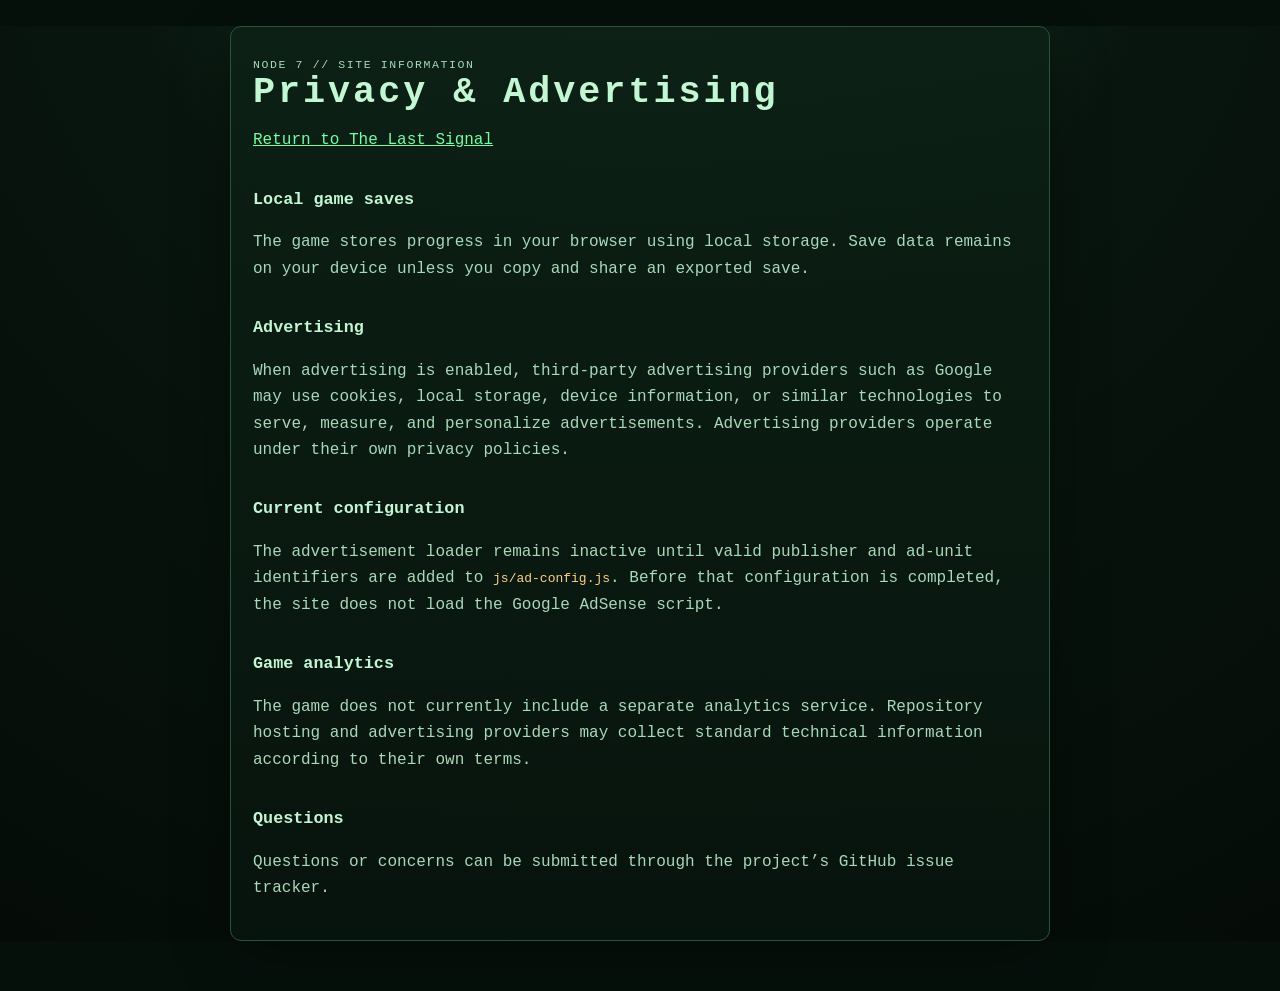
==== privacy.html @ 67f3cd29 "Add privacy and advertising disclosure" ====
<!doctype html>
<html lang="en">
<head>
  <meta charset="UTF-8">
  <meta name="viewport" content="width=device-width,initial-scale=1">
  <meta name="description" content="Privacy and advertising information for The Last Signal.">
  <meta name="theme-color" content="#07110d">
  <title>Privacy & Advertising — The Last Signal</title>
  <link rel="stylesheet" href="./styles/main.css?v=3">
  <style>
    .legal{max-width:820px;margin:26px auto;padding:22px;line-height:1.65}.legal h1{font-size:clamp(1.5rem,4vw,2.3rem);letter-spacing:.08em}.legal h2{margin-top:2rem;font-size:1.05rem}.legal a{color:var(--accent)}.legal p,.legal li{color:#a8d9b8}.legal code{color:var(--amber)}
  </style>
</head>
<body>
  <main class="app">
    <article class="panel legal">
      <p class="eyebrow">NODE 7 // SITE INFORMATION</p>
      <h1>Privacy & Advertising</h1>
      <p><a href="./">Return to The Last Signal</a></p>

      <h2>Local game saves</h2>
      <p>The game stores progress in your browser using local storage. Save data remains on your device unless you copy and share an exported save.</p>

      <h2>Advertising</h2>
      <p>When advertising is enabled, third-party advertising providers such as Google may use cookies, local storage, device information, or similar technologies to serve, measure, and personalize advertisements. Advertising providers operate under their own privacy policies.</p>

      <h2>Current configuration</h2>
      <p>The advertisement loader remains inactive until valid publisher and ad-unit identifiers are added to <code>js/ad-config.js</code>. Before that configuration is completed, the site does not load the Google AdSense script.</p>

      <h2>Game analytics</h2>
      <p>The game does not currently include a separate analytics service. Repository hosting and advertising providers may collect standard technical information according to their own terms.</p>

      <h2>Questions</h2>
      <p>Questions or concerns can be submitted through the project’s GitHub issue tracker.</p>
    </article>
  </main>
</body>
</html>
---- styles/main.css ----
:root{color-scheme:dark;--bg:#06100b;--panel:#0a1b12;--panel2:#0d2418;--line:#28543c;--text:#c2f7d3;--muted:#78a889;--accent:#70ffa4;--amber:#ffd27b;--danger:#ff8e8e;--shadow:0 18px 60px rgba(0,0,0,.32)}*{box-sizing:border-box}html{background:var(--bg)}body{margin:0;min-height:100vh;background:radial-gradient(circle at 50% -20%,#173d28 0,#08150e 42%,#050c08 100%);color:var(--text);font-family:ui-monospace,SFMono-Regular,Menlo,Monaco,Consolas,"Liberation Mono",monospace}.app{width:min(1180px,calc(100% - 28px));margin:22px auto 50px}.topbar{display:flex;justify-content:space-between;align-items:end;gap:24px;padding:8px 2px 17px;border-bottom:1px solid var(--line)}h1{margin:0;font-size:clamp(1.65rem,4vw,3rem);letter-spacing:.15em;line-height:1}.eyebrow,.subtitle{color:var(--muted);margin:.4rem 0 0}.eyebrow{font-size:.72rem;letter-spacing:.14em}.save-tools{display:flex;gap:8px;flex-wrap:wrap}.stats{display:grid;grid-template-columns:repeat(9,minmax(0,1fr));gap:8px;margin:14px 0}.stat{min-width:0;padding:10px 11px;background:rgba(10,27,18,.92);border:1px solid var(--line);border-radius:8px}.stat span{display:block;font-size:.68rem;color:var(--muted);text-transform:uppercase}.stat strong{display:block;margin-top:2px;font-size:1.05rem;white-space:nowrap;overflow:hidden;text-overflow:ellipsis}.workspace{display:grid;grid-template-columns:minmax(0,1.5fr) minmax(330px,.85fr);gap:14px}.panel{background:linear-gradient(180deg,rgba(12,32,21,.96),rgba(7,20,13,.96));border:1px solid var(--line);border-radius:11px;box-shadow:var(--shadow)}.main-panel{padding:18px}.scene{margin:0;min-height:390px;white-space:pre-wrap;overflow:auto;line-height:1.35;font-size:clamp(.78rem,1.45vw,1rem);color:#d8ffe4}.actions{display:flex;flex-wrap:wrap;gap:9px;border-top:1px dashed var(--line);padding-top:14px;margin-top:14px}.side-panel{overflow:hidden}.tabs{display:grid;grid-template-columns:repeat(4,1fr);border-bottom:1px solid var(--line)}.tabs button{border:0;border-right:1px solid var(--line);border-radius:0;padding:12px 6px;font-size:.76rem}.tabs button:last-child{border-right:0}.tabs button.active{background:var(--accent);color:#062010}.tab-content{max-height:590px;overflow:auto;padding:14px}.tab-content h2{margin:0 0 12px;font-size:1rem;letter-spacing:.08em}button{font:inherit;color:var(--text);background:#10291b;border:1px solid var(--line);border-radius:7px;padding:10px 12px;cursor:pointer;transition:transform .12s,border-color .12s,background .12s}button:hover:not(:disabled){border-color:var(--accent);background:#173a25;transform:translateY(-1px)}button:disabled{opacity:.42;cursor:not-allowed}.primary{background:var(--accent);border-color:var(--accent);color:#05200f;font-weight:800}.danger{border-color:#6d3333;color:var(--danger)}.location-card,.upgrade-card{display:block;width:100%;text-align:left;margin-bottom:9px;padding:12px}.location-card strong,.location-card span,.location-card small,.upgrade-card strong,.upgrade-card span,.upgrade-card small{display:block}.location-card span,.upgrade-card span{margin-top:4px;color:var(--muted);font-size:.78rem}.location-card small,.upgrade-card small{margin-top:7px;color:#9dcaae;line-height:1.35}.location-card.selected{border-color:var(--accent);box-shadow:inset 3px 0 0 var(--accent)}.upgrade-card.owned{border-color:#3d7354}.archive-card{padding:12px;border:1px solid var(--line);border-radius:7px;margin-bottom:9px;background:#091a11}.archive-card p{color:#a8d9b8;line-height:1.45;margin:.5rem 0 0}.muted{color:var(--muted);font-size:.82rem}.log-list p{padding:9px 0;border-bottom:1px dotted #183b29;margin:0;color:#9bc9aa;line-height:1.4}.log-list p.latest{color:var(--accent)}.complete{color:var(--amber);font-size:.85rem}.footer{text-align:center;color:var(--muted);font-size:.72rem;margin-top:16px}@media(max-width:1000px){.stats{grid-template-columns:repeat(5,1fr)}.workspace{grid-template-columns:1fr}.tab-content{max-height:none}}@media(max-width:650px){.app{width:min(100% - 16px,1180px);margin-top:10px}.topbar{align-items:start;flex-direction:column}.stats{grid-template-columns:repeat(3,1fr)}.stat{padding:9px}.scene{min-height:330px}.tabs{grid-template-columns:repeat(2,1fr)}.tabs button:nth-child(2){border-right:0}.tabs button:nth-child(-n+2){border-bottom:1px solid var(--line)}}
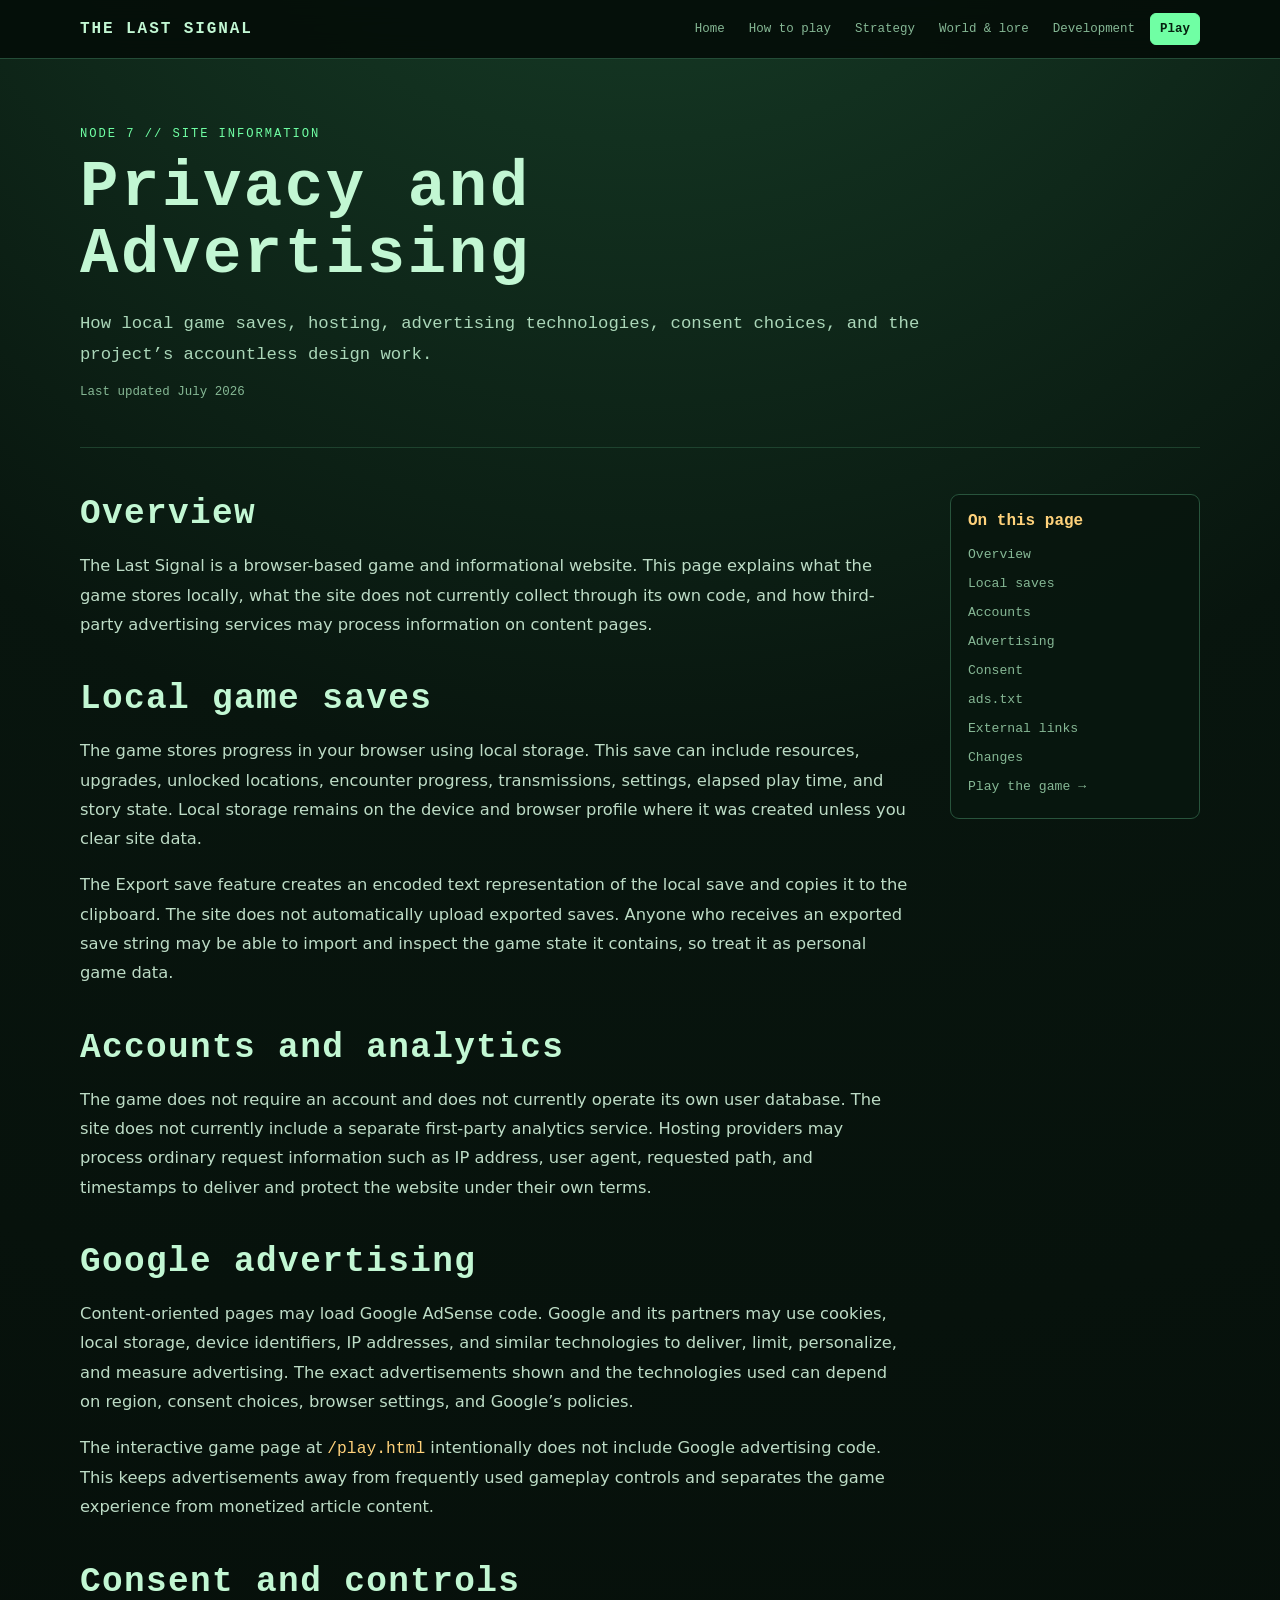
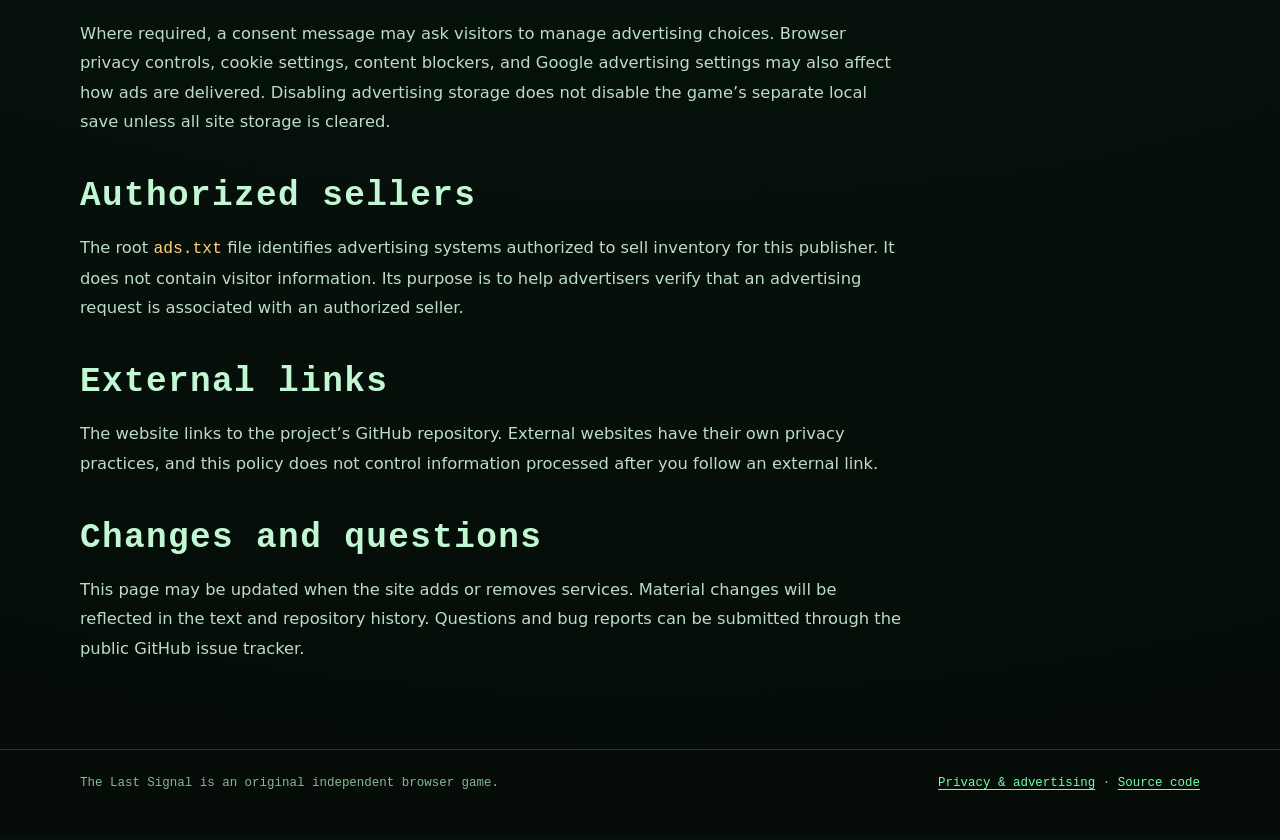
==== commit d6c0dc2e: "Expand privacy and advertising information" ====
--- a/privacy.html
+++ b/privacy.html
@@ -3,36 +3,48 @@
 <head>
   <meta charset="UTF-8">
   <meta name="viewport" content="width=device-width,initial-scale=1">
-  <meta name="description" content="Privacy and advertising information for The Last Signal.">
+  <meta name="description" content="How local game saves, hosting, advertising technologies, consent choices, and the accountless design of The Last Signal work.">
   <meta name="theme-color" content="#07110d">
-  <title>Privacy & Advertising — The Last Signal</title>
-  <link rel="stylesheet" href="./styles/main.css?v=3">
-  <style>
-    .legal{max-width:820px;margin:26px auto;padding:22px;line-height:1.65}.legal h1{font-size:clamp(1.5rem,4vw,2.3rem);letter-spacing:.08em}.legal h2{margin-top:2rem;font-size:1.05rem}.legal a{color:var(--accent)}.legal p,.legal li{color:#a8d9b8}.legal code{color:var(--amber)}
-  </style>
+  <link rel="canonical" href="https://the-last-signal.evahdaniel13.workers.dev/privacy.html">
+  <title>Privacy and Advertising — The Last Signal</title>
+  <link rel="stylesheet" href="./styles/site.css?v=1">
+  <script async src="https://pagead2.googlesyndication.com/pagead/js/adsbygoogle.js?client=ca-pub-7849492850838493" crossorigin="anonymous"></script>
 </head>
-<body>
-  <main class="app">
-    <article class="panel legal">
-      <p class="eyebrow">NODE 7 // SITE INFORMATION</p>
-      <h1>Privacy & Advertising</h1>
-      <p><a href="./">Return to The Last Signal</a></p>
+<body class="content-site">
+  <nav class="site-nav" aria-label="Primary"><div class="site-nav__inner"><a class="site-brand" href="./">THE LAST SIGNAL</a><div class="site-links"><a href="./">Home</a><a href="./how-to-play.html">How to play</a><a href="./strategy-guide.html">Strategy</a><a href="./world-and-lore.html">World & lore</a><a href="./development.html">Development</a><a class="play-link" href="./play.html">Play</a></div></div></nav>
+  <main class="site-main">
+    <header class="article-header"><p class="eyebrow">NODE 7 // SITE INFORMATION</p><h1>Privacy and Advertising</h1><p class="article-deck">How local game saves, hosting, advertising technologies, consent choices, and the project’s accountless design work.</p><p class="article-meta">Last updated July 2026</p></header>
+    <div class="article-layout">
+      <article class="article-body">
+        <h2 id="overview">Overview</h2>
+        <p>The Last Signal is a browser-based game and informational website. This page explains what the game stores locally, what the site does not currently collect through its own code, and how third-party advertising services may process information on content pages.</p>
 
-      <h2>Local game saves</h2>
-      <p>The game stores progress in your browser using local storage. Save data remains on your device unless you copy and share an exported save.</p>
+        <h2 id="saves">Local game saves</h2>
+        <p>The game stores progress in your browser using local storage. This save can include resources, upgrades, unlocked locations, encounter progress, transmissions, settings, elapsed play time, and story state. Local storage remains on the device and browser profile where it was created unless you clear site data.</p>
+        <p>The Export save feature creates an encoded text representation of the local save and copies it to the clipboard. The site does not automatically upload exported saves. Anyone who receives an exported save string may be able to import and inspect the game state it contains, so treat it as personal game data.</p>
 
-      <h2>Advertising</h2>
-      <p>When advertising is enabled, third-party advertising providers such as Google may use cookies, local storage, device information, or similar technologies to serve, measure, and personalize advertisements. Advertising providers operate under their own privacy policies.</p>
+        <h2 id="accounts">Accounts and analytics</h2>
+        <p>The game does not require an account and does not currently operate its own user database. The site does not currently include a separate first-party analytics service. Hosting providers may process ordinary request information such as IP address, user agent, requested path, and timestamps to deliver and protect the website under their own terms.</p>
 
-      <h2>Current configuration</h2>
-      <p>The advertisement loader remains inactive until valid publisher and ad-unit identifiers are added to <code>js/ad-config.js</code>. Before that configuration is completed, the site does not load the Google AdSense script.</p>
+        <h2 id="ads">Google advertising</h2>
+        <p>Content-oriented pages may load Google AdSense code. Google and its partners may use cookies, local storage, device identifiers, IP addresses, and similar technologies to deliver, limit, personalize, and measure advertising. The exact advertisements shown and the technologies used can depend on region, consent choices, browser settings, and Google’s policies.</p>
+        <p>The interactive game page at <code>/play.html</code> intentionally does not include Google advertising code. This keeps advertisements away from frequently used gameplay controls and separates the game experience from monetized article content.</p>
 
-      <h2>Game analytics</h2>
-      <p>The game does not currently include a separate analytics service. Repository hosting and advertising providers may collect standard technical information according to their own terms.</p>
+        <h2 id="consent">Consent and controls</h2>
+        <p>Where required, a consent message may ask visitors to manage advertising choices. Browser privacy controls, cookie settings, content blockers, and Google advertising settings may also affect how ads are delivered. Disabling advertising storage does not disable the game’s separate local save unless all site storage is cleared.</p>
 
-      <h2>Questions</h2>
-      <p>Questions or concerns can be submitted through the project’s GitHub issue tracker.</p>
-    </article>
+        <h2 id="ads-txt">Authorized sellers</h2>
+        <p>The root <code>ads.txt</code> file identifies advertising systems authorized to sell inventory for this publisher. It does not contain visitor information. Its purpose is to help advertisers verify that an advertising request is associated with an authorized seller.</p>
+
+        <h2 id="links">External links</h2>
+        <p>The website links to the project’s GitHub repository. External websites have their own privacy practices, and this policy does not control information processed after you follow an external link.</p>
+
+        <h2 id="changes">Changes and questions</h2>
+        <p>This page may be updated when the site adds or removes services. Material changes will be reflected in the text and repository history. Questions and bug reports can be submitted through the public GitHub issue tracker.</p>
+      </article>
+      <aside class="article-aside" aria-label="On this page"><strong>On this page</strong><a href="#overview">Overview</a><a href="#saves">Local saves</a><a href="#accounts">Accounts</a><a href="#ads">Advertising</a><a href="#consent">Consent</a><a href="#ads-txt">ads.txt</a><a href="#links">External links</a><a href="#changes">Changes</a><a href="./play.html">Play the game →</a></aside>
+    </div>
   </main>
+  <footer class="site-footer"><div class="site-footer__inner"><span>The Last Signal is an original independent browser game.</span><span><a href="./privacy.html">Privacy & advertising</a> · <a href="https://github.com/etkhdaniel/the-last-signal">Source code</a></span></div></footer>
 </body>
-</html>
+</html>
--- a/styles/site.css
+++ b/styles/site.css
@@ -0,0 +1 @@
+:root{color-scheme:dark;--site-bg:#06100b;--site-panel:#0a1b12;--site-panel-2:#0e2619;--site-line:#28543c;--site-text:#c2f7d3;--site-muted:#86b895;--site-accent:#70ffa4;--site-amber:#ffd27b;--site-danger:#ff9a9a;--site-shadow:0 18px 60px rgba(0,0,0,.28)}*{box-sizing:border-box}html{background:var(--site-bg)}body.content-site{margin:0;min-height:100vh;background:radial-gradient(circle at 50% -15%,rgba(28,75,48,.9) 0,rgba(8,21,14,.98) 40%,#050c08 100%);color:var(--site-text);font-family:ui-monospace,SFMono-Regular,Menlo,Monaco,Consolas,"Liberation Mono",monospace}a{color:var(--site-accent);text-underline-offset:3px}a:hover{text-decoration-thickness:2px}.site-nav{position:sticky;top:0;z-index:20;border-bottom:1px solid rgba(40,84,60,.9);background:rgba(5,14,9,.94);backdrop-filter:blur(12px)}.site-nav__inner{width:min(1120px,calc(100% - 28px));min-height:58px;margin:0 auto;display:flex;align-items:center;justify-content:space-between;gap:18px}.site-brand{color:var(--site-text);font-weight:800;letter-spacing:.12em;text-decoration:none;white-space:nowrap}.site-links{display:flex;align-items:center;justify-content:flex-end;gap:6px;flex-wrap:wrap}.site-links a{padding:8px 9px;border-radius:6px;color:var(--site-muted);font-size:.78rem;text-decoration:none}.site-links a:hover,.site-links a[aria-current=page]{color:var(--site-text);background:rgba(112,255,164,.1)}.site-links .play-link{border:1px solid var(--site-accent);color:#05200f;background:var(--site-accent);font-weight:800}.site-main{width:min(1120px,calc(100% - 28px));margin:0 auto}.hero{padding:clamp(58px,10vw,112px) 0 54px;display:grid;grid-template-columns:minmax(0,1.3fr) minmax(280px,.7fr);gap:42px;align-items:center}.eyebrow{margin:0 0 14px;color:var(--site-accent);font-size:.76rem;letter-spacing:.16em;text-transform:uppercase}.hero h1,.article-header h1{margin:0;max-width:900px;font-size:clamp(2.2rem,7vw,5.4rem);line-height:.98;letter-spacing:.04em}.hero-copy{margin:24px 0 0;max-width:760px;color:#aad8b9;font-size:clamp(1rem,1.8vw,1.18rem);line-height:1.75}.hero-actions{display:flex;flex-wrap:wrap;gap:11px;margin-top:28px}.button-link{display:inline-flex;align-items:center;justify-content:center;min-height:44px;padding:10px 15px;border:1px solid var(--site-line);border-radius:7px;color:var(--site-text);background:var(--site-panel);font-weight:700;text-decoration:none}.button-link.primary{border-color:var(--site-accent);color:#05200f;background:var(--site-accent)}.button-link:hover{border-color:var(--site-accent);transform:translateY(-1px)}.terminal-card,.content-card,.feature-card,.fact-card{border:1px solid var(--site-line);border-radius:11px;background:linear-gradient(180deg,rgba(13,36,24,.96),rgba(7,20,13,.96));box-shadow:var(--site-shadow)}.terminal-card{padding:18px}.terminal-card pre{margin:0;overflow:auto;color:#d9ffe5;font:inherit;font-size:clamp(.72rem,1.2vw,.9rem);line-height:1.45;white-space:pre}.section{padding:58px 0;border-top:1px solid rgba(40,84,60,.62)}.section h2,.article-body h2{margin:0 0 18px;font-size:clamp(1.35rem,3vw,2.15rem);letter-spacing:.04em}.section-intro{max-width:820px;margin:0 0 28px;color:#a8d3b5;line-height:1.75}.feature-grid,.link-grid,.fact-grid{display:grid;gap:14px}.feature-grid{grid-template-columns:repeat(3,minmax(0,1fr))}.link-grid{grid-template-columns:repeat(2,minmax(0,1fr))}.fact-grid{grid-template-columns:repeat(4,minmax(0,1fr))}.feature-card,.content-card,.fact-card{padding:20px}.feature-card h3,.content-card h3{margin:0 0 10px;font-size:1rem;letter-spacing:.04em}.feature-card p,.content-card p,.fact-card p{margin:0;color:#a8d3b5;line-height:1.65}.content-card{color:inherit;text-decoration:none}.content-card:hover{border-color:var(--site-accent);transform:translateY(-2px)}.fact-card strong{display:block;margin-bottom:7px;color:var(--site-amber);font-size:1.35rem}.prose-columns{columns:2 320px;column-gap:36px}.prose-columns p{break-inside:avoid;margin:0 0 1.25rem;color:#acd8ba;line-height:1.78}.article-header{padding:68px 0 36px;border-bottom:1px solid rgba(40,84,60,.66)}.article-header h1{font-size:clamp(2rem,6vw,4rem);line-height:1.05}.article-deck{max-width:850px;margin:20px 0 0;color:#abd7b9;font-size:1.08rem;line-height:1.75}.article-meta{margin-top:15px;color:var(--site-muted);font-size:.78rem}.article-layout{display:grid;grid-template-columns:minmax(0,1fr) 250px;gap:42px;padding:46px 0 70px;align-items:start}.article-body{min-width:0;font-family:system-ui,-apple-system,BlinkMacSystemFont,"Segoe UI",sans-serif}.article-body h2{margin-top:2.5rem;color:var(--site-text);font-family:ui-monospace,SFMono-Regular,Menlo,Monaco,Consolas,monospace}.article-body h2:first-child{margin-top:0}.article-body h3{margin:1.8rem 0 .7rem;color:var(--site-amber);font-family:ui-monospace,SFMono-Regular,Menlo,Monaco,Consolas,monospace}.article-body p,.article-body li{color:#bddcc6;font-size:1.02rem;line-height:1.8}.article-body ul,.article-body ol{padding-left:1.35rem}.article-body code{color:var(--site-amber);font-family:ui-monospace,SFMono-Regular,Menlo,Monaco,Consolas,monospace}.article-body blockquote{margin:1.5rem 0;padding:16px 18px;border-left:3px solid var(--site-accent);background:rgba(112,255,164,.07);color:#d3f4dc}.article-aside{position:sticky;top:82px;padding:17px;border:1px solid var(--site-line);border-radius:9px;background:rgba(8,23,15,.9)}.article-aside strong{display:block;margin-bottom:10px;color:var(--site-amber)}.article-aside a{display:block;padding:7px 0;color:var(--site-muted);font-size:.82rem;text-decoration:none}.article-aside a:hover{color:var(--site-text)}.callout{margin:28px 0;padding:18px;border:1px solid var(--site-line);border-radius:9px;background:rgba(13,38,25,.75)}.callout strong{color:var(--site-amber)}.site-footer{padding:26px 0 44px;border-top:1px solid rgba(40,84,60,.68);color:var(--site-muted);font-size:.78rem}.site-footer__inner{width:min(1120px,calc(100% - 28px));margin:0 auto;display:flex;justify-content:space-between;gap:20px;flex-wrap:wrap}.game-nav{width:min(1180px,calc(100% - 28px));margin:14px auto 0;display:flex;justify-content:space-between;gap:14px;align-items:center;color:#86b895;font:.76rem ui-monospace,SFMono-Regular,Menlo,Monaco,Consolas,monospace}.game-nav a{color:#70ffa4}.game-context{width:min(1180px,calc(100% - 28px));margin:12px auto 0;padding:14px 16px;border:1px solid #28543c;border-radius:9px;background:rgba(10,27,18,.86);color:#a8d3b5;font:.84rem/1.55 ui-monospace,SFMono-Regular,Menlo,Monaco,Consolas,monospace}.game-context strong{color:#ffd27b}@media(max-width:900px){.hero{grid-template-columns:1fr}.feature-grid{grid-template-columns:1fr 1fr}.fact-grid{grid-template-columns:1fr 1fr}.article-layout{grid-template-columns:1fr}.article-aside{position:static}}@media(max-width:680px){.site-nav__inner{align-items:flex-start;flex-direction:column;padding:12px 0}.site-links{width:100%;justify-content:flex-start}.hero{padding-top:46px}.feature-grid,.link-grid,.fact-grid{grid-template-columns:1fr}.prose-columns{columns:1}.game-nav{align-items:flex-start;flex-direction:column}}
